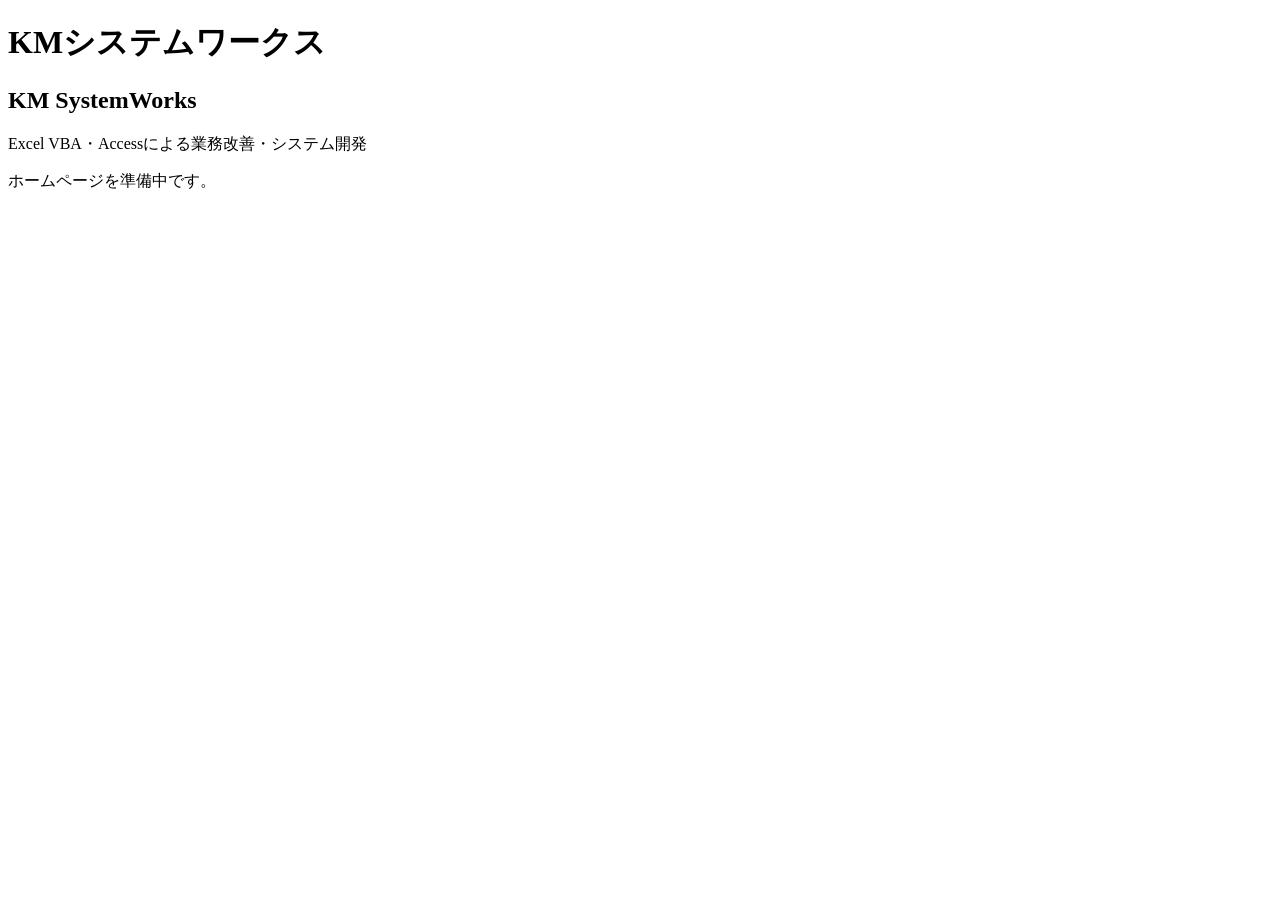
==== index.html @ 910cfa79 "Add initial HTML structure for KM SystemWorks" ====
<!DOCTYPE html>
<html lang="ja">
<head>
  <meta charset="UTF-8">
  <meta name="viewport" content="width=device-width, initial-scale=1.0">
  <title>KMシステムワークス</title>
</head>
<body>
  <h1>KMシステムワークス</h1>
  <h2>KM SystemWorks</h2>
  <p>Excel VBA・Accessによる業務改善・システム開発</p>
  <p>ホームページを準備中です。</p>
</body>
</html>
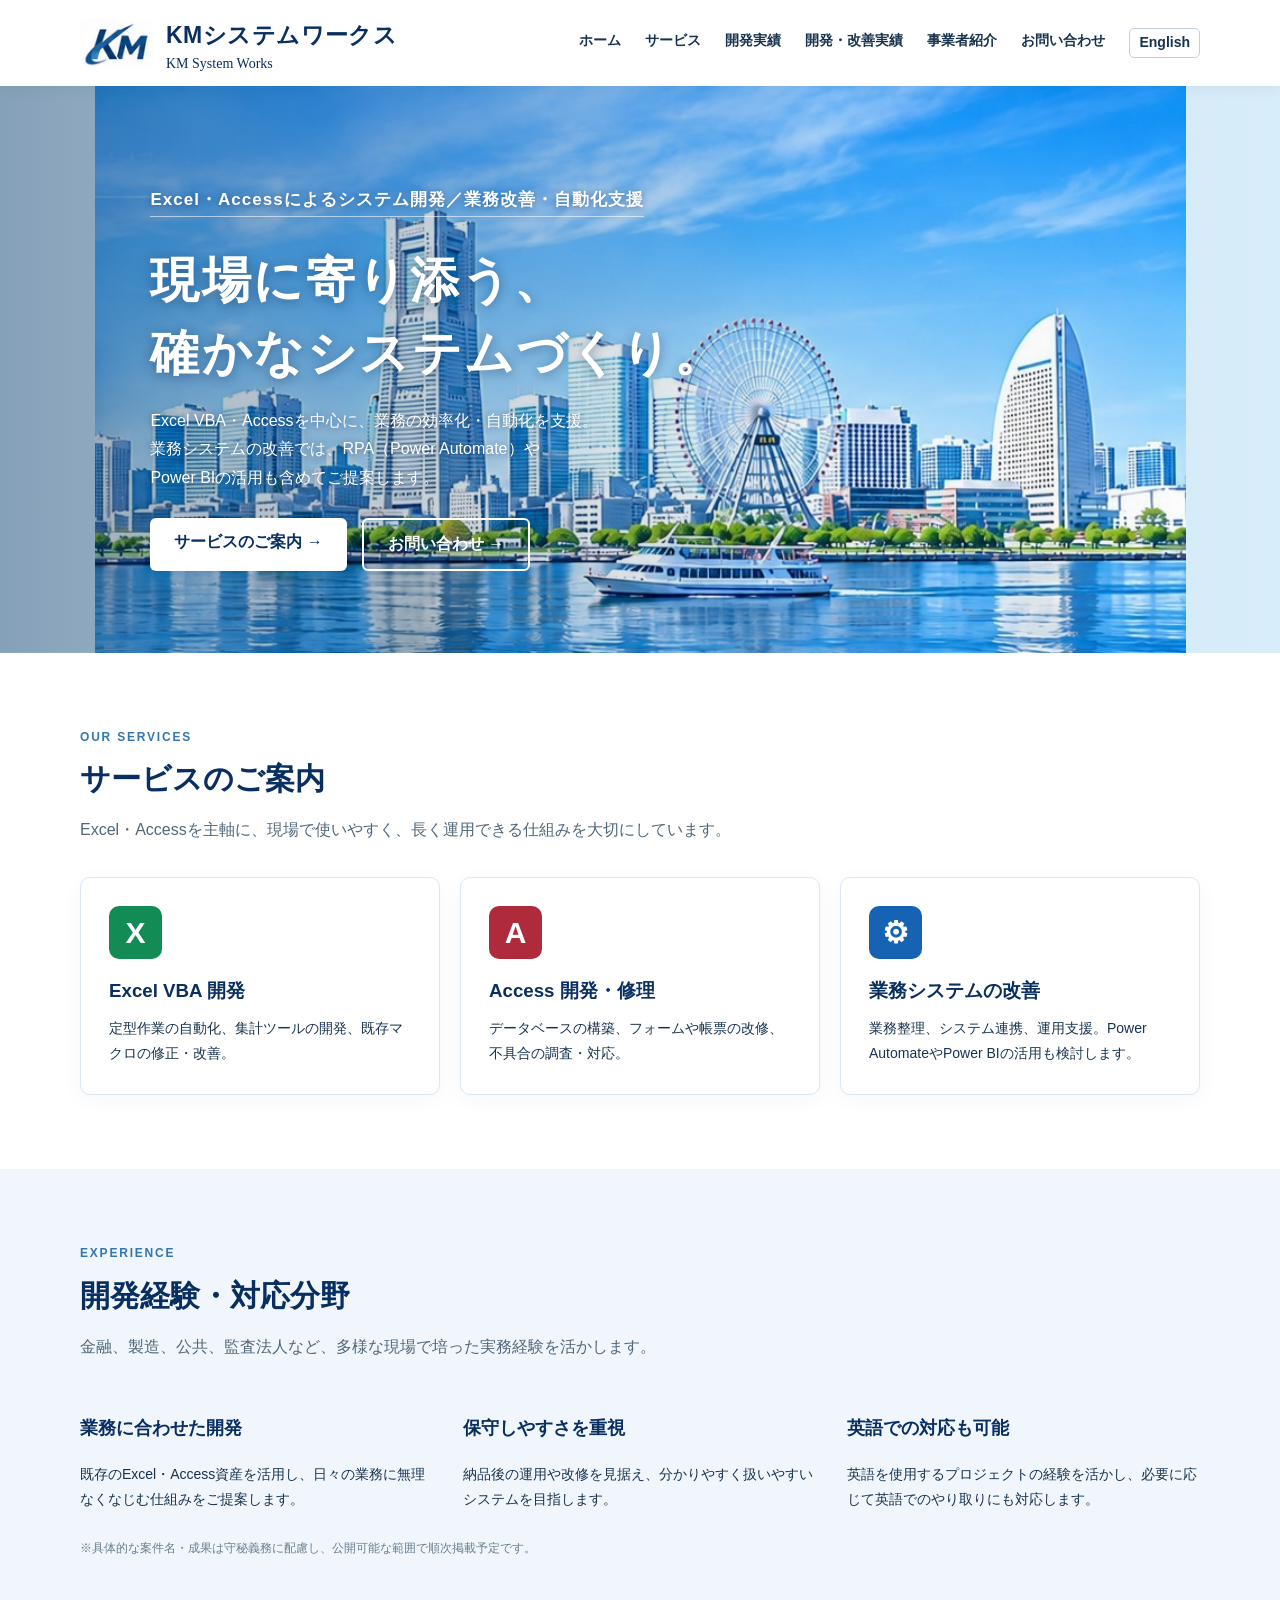
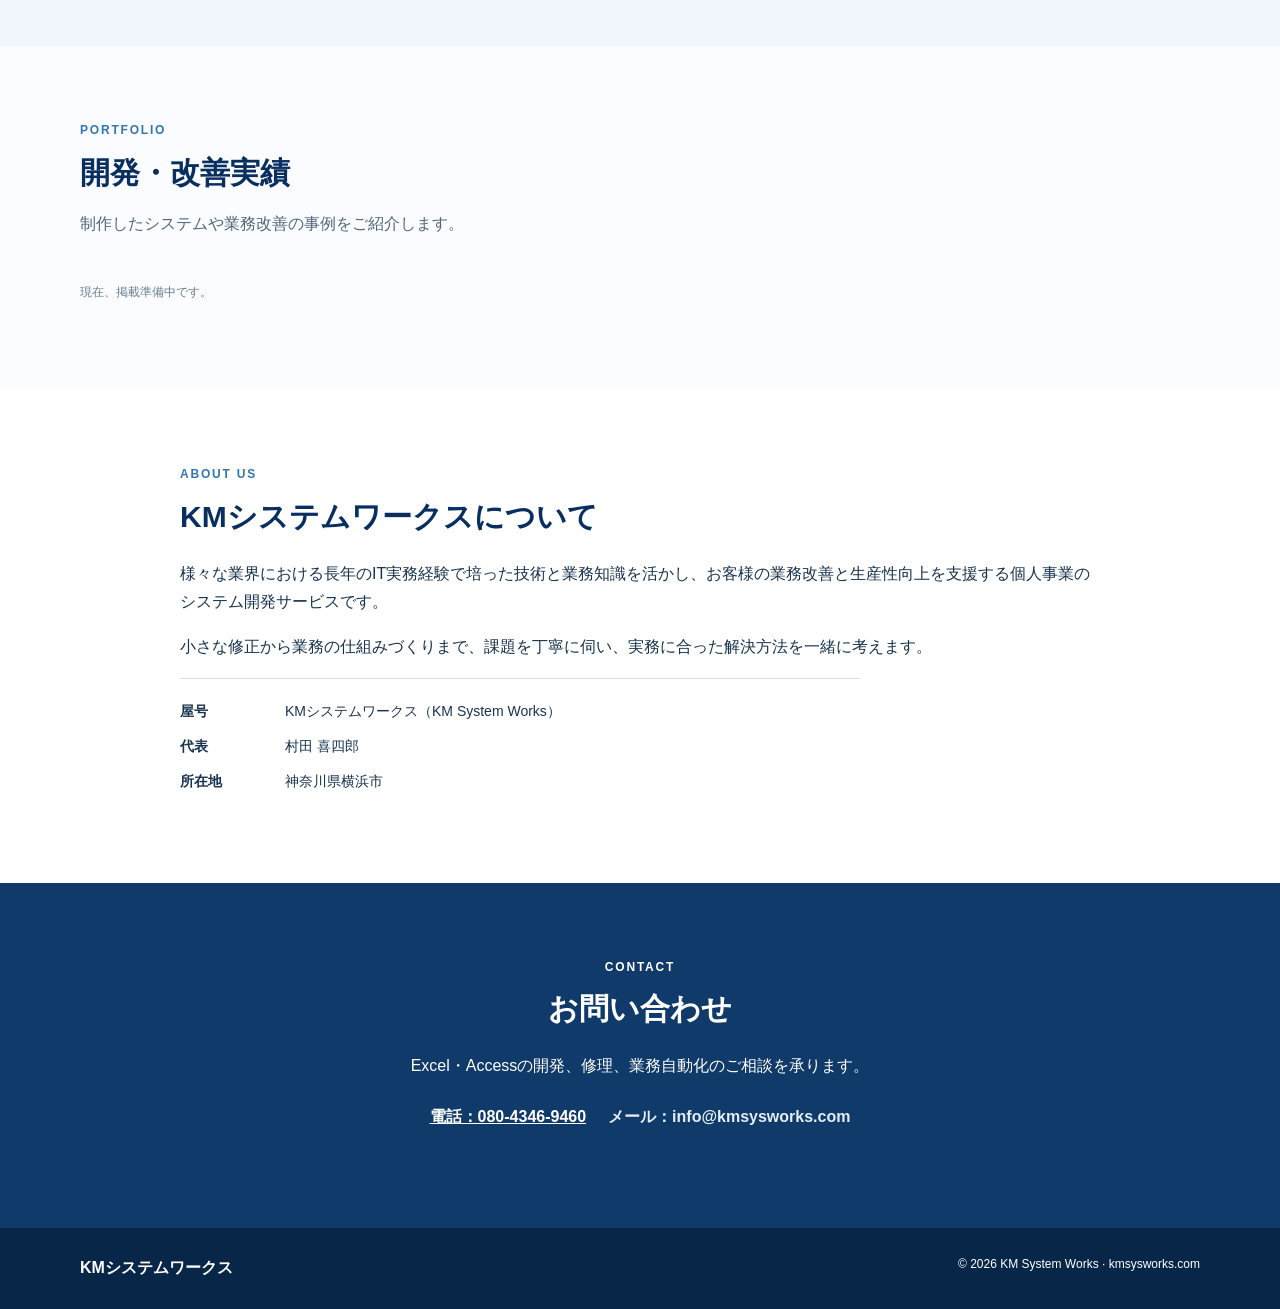
==== commit f2780299: "Publish KM SystemWorks Website Ver.14" ====
--- a/index.html
+++ b/index.html
@@ -1,15 +1,10 @@
+<!DOCTYPE html>
 
-<!DOCTYPE html>
-<html lang="ja">
-<head>
-  <meta charset="UTF-8">
-  <meta name="viewport" content="width=device-width, initial-scale=1.0">
-  <title>KMシステムワークス</title>
-</head>
-<body>
-  <h1>KMシステムワークス</h1>
-  <h2>KM SystemWorks</h2>
-  <p>Excel VBA・Accessによる業務改善・システム開発</p>
-  <p>ホームページを準備中です。</p>
-</body>
-</html>
+<html lang="ja"><head><meta charset="utf-8"/><meta content="width=device-width, initial-scale=1" name="viewport"/><meta content="KMシステムワークスはExcel VBA・Access開発、業務自動化、既存システムの改修を支援します。" name="description"/><title>KMシステムワークス | Excel・Accessシステム開発／業務自動化支援</title><link href="styles.css" rel="stylesheet"/></head>
+<body><header class="header"><div class="wrap header-inner"><a class="brand" href="#home"><img alt="KMロゴ" src="assets/km-logo.png"/><span><strong>KMシステムワークス</strong><small>KM System Works</small></span></a><button aria-expanded="false" aria-label="メニューを開く" class="menu">☰</button><nav id="nav"><a href="#home">ホーム</a><a href="#services">サービス</a><a href="#experience">開発実績</a><a href="#portfolio">開発・改善実績</a><a href="#about">事業者紹介</a><a href="#contact">お問い合わせ</a><a class="lang-switch" href="en/index.html" lang="en">English</a></nav></div></header>
+<main><section class="hero" id="home"><div class="wrap hero-inner"><p class="eyebrow">Excel・Accessによるシステム開発／業務改善・自動化支援</p><h1>現場に寄り添う、<br/>確かなシステムづくり。</h1><p>Excel VBA・Accessを中心に、業務の効率化・自動化を支援。<br/>業務システムの改善では、RPA（Power Automate）や<br class="desktop"/>Power BIの活用も含めてご提案します。</p><div class="actions"><a class="btn light" href="#services">サービスのご案内 →</a><a class="btn outline" href="#contact">お問い合わせ →</a></div></div></section>
+<section class="services section" id="services"><div class="wrap"><p class="kicker">OUR SERVICES</p><h2>サービスのご案内</h2><p class="intro">Excel・Accessを主軸に、現場で使いやすく、長く運用できる仕組みを大切にしています。</p><div class="cards"><article class="card"><div class="symbol green">X</div><h3>Excel VBA 開発</h3><p>定型作業の自動化、集計ツールの開発、既存マクロの修正・改善。</p></article><article class="card"><div class="symbol red">A</div><h3>Access 開発・修理</h3><p>データベースの構築、フォームや帳票の改修、不具合の調査・対応。</p></article><article class="card"><div class="symbol blue">⚙</div><h3>業務システムの改善</h3><p>業務整理、システム連携、運用支援。Power AutomateやPower BIの活用も検討します。</p></article></div></div></section>
+<section class="section pale" id="experience"><div class="wrap"><p class="kicker">EXPERIENCE</p><h2>開発経験・対応分野</h2><p class="intro">金融、製造、公共、監査法人など、多様な現場で培った実務経験を活かします。</p><div class="experience-grid"><div><h3>業務に合わせた開発</h3><p>既存のExcel・Access資産を活用し、日々の業務に無理なくなじむ仕組みをご提案します。</p></div><div><h3>保守しやすさを重視</h3><p>納品後の運用や改修を見据え、分かりやすく扱いやすいシステムを目指します。</p></div><div><h3>英語での対応も可能</h3><p>英語を使用するプロジェクトの経験を活かし、必要に応じて英語でのやり取りにも対応します。</p></div></div><p class="note">※具体的な案件名・成果は守秘義務に配慮し、公開可能な範囲で順次掲載予定です。</p></div></section>
+<section class="section portfolio-section" id="portfolio"><div class="wrap"><p class="kicker">PORTFOLIO</p><h2>開発・改善実績</h2><p class="intro">制作したシステムや業務改善の事例をご紹介します。</p><div aria-live="polite" class="portfolio-grid" id="portfolio-list"></div><p class="note" hidden="" id="portfolio-empty">現在、掲載準備中です。</p></div></section>
+<section class="section" id="about"><div class="wrap about"><div><p class="kicker">ABOUT US</p><h2>KMシステムワークスについて</h2><p>様々な業界における長年のIT実務経験で培った技術と業務知識を活かし、お客様の業務改善と生産性向上を支援する個人事業のシステム開発サービスです。</p><p>小さな修正から業務の仕組みづくりまで、課題を丁寧に伺い、実務に合った解決方法を一緒に考えます。</p><dl><dt>屋号</dt><dd>KMシステムワークス（KM System Works）</dd><dt>代表</dt><dd>村田 喜四郎</dd><dt>所在地</dt><dd>神奈川県横浜市</dd></dl></div></div></section>
+<section class="contact section" id="contact"><div class="wrap"><p class="kicker">CONTACT</p><h2>お問い合わせ</h2><p>Excel・Accessの開発、修理、業務自動化のご相談を承ります。</p><div class="contact-links"><a href="tel:08043469460">電話：080-4346-9460</a><span>メール：info@kmsysworks.com</span></div></div></section></main><footer><div class="wrap"><strong>KMシステムワークス</strong><span>© <span id="year"></span> KM System Works · kmsysworks.com</span></div></footer><script src="portfolio-data.js"></script><script src="script.js"></script></body></html>
--- a/styles.css
+++ b/styles.css
@@ -0,0 +1,151 @@
+:root{--navy:#092f61;--blue:#1260a0;--ink:#18334f;--pale:#f0f6fc}*{box-sizing:border-box}html{scroll-behavior:smooth}body{margin:0;color:var(--ink);font-family:"Noto Sans JP","Yu Gothic",Meiryo,sans-serif;line-height:1.8}.wrap{width:min(1120px,92%);margin:auto}.header{background:#fff;position:sticky;top:0;z-index:10;box-shadow:0 2px 14px #14375812}.header-inner{display:flex;align-items:center;justify-content:space-between;min-height:86px}.brand{display:flex;align-items:center;gap:12px;text-decoration:none;color:var(--navy)}.brand img{width:74px;height:52px;object-fit:contain}.brand strong{font-size:23px;letter-spacing:.02em}.brand small{display:block;font-family:Georgia,serif;font-size:14px;line-height:1}nav{display:flex;gap:24px}nav a{color:var(--ink);font-size:14px;font-weight:bold;text-decoration:none}nav a:hover{color:#1977c3}.menu{display:none}.hero{background:linear-gradient(90deg,#063365 0%,#063365ee 27%,#06336566 55%,#06336505 100%),url('assets/yokohama-harbor.jpg') center right/cover no-repeat;min-height:510px;color:#fff}.hero-inner{padding:90px 0}.eyebrow{font-size:17px;letter-spacing:.06em;font-weight:bold;border-bottom:1px solid #ffffff90;display:inline-block}.hero h1{font-size:clamp(30px,4vw,49px);line-height:1.5;letter-spacing:.05em;margin:10px 0 15px}.hero p{max-width:620px}.actions{display:flex;gap:15px;flex-wrap:wrap;margin-top:25px}.btn{display:inline-block;text-decoration:none;padding:10px 24px;border-radius:6px;font-weight:bold}.btn.light{background:#fff;color:var(--navy)}.btn.outline{border:2px solid white;color:white}.section{padding:74px 0}.kicker{color:#3476ae;font-weight:bold;letter-spacing:.15em;font-size:12px;margin:0}h2{color:var(--navy);font-size:30px;margin:4px 0 10px}.intro{margin:0 0 32px;color:#51677a}.cards{display:grid;grid-template-columns:repeat(3,1fr);gap:20px}.card{border:1px solid #dce7f1;padding:28px;border-radius:10px;box-shadow:0 5px 22px #12385a0a}.card h3{color:var(--navy);margin:15px 0 8px}.card p{font-size:14px;margin:0}.symbol{width:53px;height:53px;border-radius:10px;display:grid;place-items:center;font-size:30px;color:white;font-weight:bold}.green{background:#128b55}.red{background:#af2b3c}.blue{background:#1763b3}.pale{background:var(--pale)}.experience-grid{display:grid;grid-template-columns:repeat(3,1fr);gap:30px}.experience-grid h3{color:var(--navy);font-size:18px}.experience-grid p{font-size:14px}.note{font-size:12px;color:#687e90}.about{display:grid;grid-template-columns:1.6fr 1fr;gap:60px;align-items:center}.about dl{display:grid;grid-template-columns:90px 1fr;gap:10px 15px;border-top:1px solid #ddd;padding-top:20px;font-size:14px}.about dt{font-weight:bold}.about dd{margin:0}.about-art{height:290px;background:linear-gradient(135deg,#eaf5ff,#8ab9de);display:grid;place-items:center;text-align:center;color:#164778;letter-spacing:.2em;border-radius:8px}.about-art b{font-size:75px;font-style:italic;letter-spacing:-.12em}.contact{text-align:center;background:#103a69;color:white}.contact h2,.contact .kicker{color:white}.contact-note{font-size:13px;color:#d2e4f5}footer{background:#082748;color:white;padding:26px 0}footer .wrap{display:flex;justify-content:space-between;gap:15px;flex-wrap:wrap}footer span{font-size:12px}@media(max-width:760px){.header-inner{min-height:68px}.brand img{width:50px;height:39px}.brand strong{font-size:17px}.brand small{font-size:11px}.menu{display:block;background:none;border:0;font-size:25px;color:var(--navy)}nav{display:none;position:absolute;top:68px;left:0;right:0;background:white;padding:18px 5%;box-shadow:0 9px 12px #0001;flex-direction:column;gap:10px}nav.open{display:flex}.hero{background:linear-gradient(90deg,#063365ed,#063365a0),url('assets/yokohama-harbor.jpg') center/cover no-repeat;min-height:450px}.hero-inner{padding:60px 0}.eyebrow{font-size:13px}.desktop{display:none}.cards,.experience-grid,.about{grid-template-columns:1fr}.section{padding:52px 0}.about{gap:25px}h2{font-size:25px}}
+
+/* Release candidate refinements */
+html{scroll-padding-top:95px}.hero{background-position:center center}.hero-inner{padding:82px 0}.hero h1{text-shadow:0 2px 12px #001b3e66}.hero p{text-shadow:0 1px 7px #001b3e77}.about{display:block;max-width:920px}.about dl{max-width:680px}.card{background:#fff}.card:focus-within{outline:2px solid #1260a0}.contact-note{color:#d9e9f7}@media(max-width:760px){html{scroll-padding-top:72px}.hero{background-position:56% center}.hero-inner{padding:56px 0}.hero h1{font-size:clamp(29px,7vw,39px)}.hero p{font-size:14px}.brand strong{font-size:16px}}
+
+/* Approved Yokohama illustration, cropped from the accepted design (not a photograph). */
+.hero{background-image:linear-gradient(90deg,#063365 0%,#063365f0 18%,#063365b0 40%,#06336520 77%,#06336500 100%),url('assets/minatomirai-illustration.jpg');background-position:center,right center;background-size:cover,cover;background-repeat:no-repeat}
+.contact-links{display:flex;justify-content:center;gap:22px;flex-wrap:wrap;margin:22px auto;font-weight:700}.contact-links a{color:white}.contact-links span{color:#e3eef9}
+@media(max-width:760px){.hero{background-image:linear-gradient(90deg,#063365f0,#063365a0),url('assets/minatomirai-illustration.jpg');background-position:center,right center}.contact-links{flex-direction:column;gap:8px}}
+
+/* Ver.4: Show the entire approved illustration without cropping. */
+.hero{background-image:linear-gradient(90deg,#063365f0 0%,#063365cc 30%,#06336555 70%,#06336522 100%),url('assets/minatomirai-illustration.jpg');background-color:#dbeaf6;background-size:100% 100%,contain;background-position:center,center;background-repeat:no-repeat}
+.portfolio-grid{display:grid;grid-template-columns:repeat(auto-fit,minmax(min(100%,270px),1fr));gap:22px}.portfolio-card{border:1px solid #dce7f1;border-radius:10px;overflow:hidden;background:white;box-shadow:0 5px 22px #12385a0a}.portfolio-card img{display:block;width:100%;height:210px;object-fit:contain;background:#edf3f9}.portfolio-card-body{padding:18px}.portfolio-card h3{font-size:18px;color:var(--navy);margin:0 0 6px}.portfolio-card p{font-size:14px;margin:0;white-space:pre-wrap}.portfolio-section{background:#fafcff}
+@media(max-width:760px){.hero{background-image:linear-gradient(180deg,#063365c9,#063365d9),url('assets/minatomirai-illustration.jpg');background-size:100% 100%,contain;background-position:center,center;background-repeat:no-repeat;background-color:#315a81}}
+
+/* Ver.5: preserve the original illustration colors; subtle left-side shading only for text legibility. */
+.hero {
+  background-image: linear-gradient(90deg, rgba(8,45,85,.40) 0%, rgba(8,45,85,.22) 32%, rgba(8,45,85,.04) 65%, transparent 100%), url('assets/minatomirai-illustration.jpg');
+  background-size: 100% 100%, contain;
+  background-position: center, center;
+  background-repeat: no-repeat;
+  background-color: #d8edfa;
+}
+@media (max-width:760px) {
+ .hero { background-image: linear-gradient(90deg, rgba(8,45,85,.43), rgba(8,45,85,.18)), url('assets/minatomirai-illustration.jpg'); background-size:100% 100%,contain; background-color:#d8edfa; }
+}
+
+/* Ver.6: keep hero copy comfortably inside the illustration. */
+.hero-inner { padding-left: clamp(34px, 5.5vw, 88px); padding-right: 18px; }
+@media (max-width:760px) {
+  .hero-inner { padding-left: 22px; padding-right: 22px; }
+  .hero-inner p { overflow-wrap: anywhere; }
+}
+
+/* Bilingual language switch */
+nav .lang-switch{border:1px solid #bdd1e2;border-radius:5px;padding:1px 9px;white-space:nowrap}
+@media(max-width:1100px) and (min-width:761px){nav{gap:11px}nav a{font-size:12px}.brand strong{font-size:19px}}
+@media(max-width:760px){nav .lang-switch{align-self:flex-start;padding:4px 12px}}
+html[lang="en"] .hero h1{max-width:720px;letter-spacing:0.01em;font-size:clamp(29px,3.4vw,43px)}
+html[lang="en"] .hero-inner > p:not(.eyebrow){max-width:580px}
+
+/* Ver.9: English desktop header and one-line hero headlines. */
+@media (min-width: 1101px) {
+ html[lang="en"] .brand strong {font-size:30px;line-height:1.2;}
+ html[lang="en"] .hero-inner {width:min(1400px,96%);padding-left:clamp(20px,3vw,48px);padding-right:20px;}
+ html[lang="en"] .hero .eyebrow {white-space:nowrap;font-size:clamp(13px,1.15vw,17px);letter-spacing:0.01em;}
+ html[lang="en"] .hero h1 {white-space:nowrap;max-width:none;font-size:clamp(27px,2.55vw,38px);letter-spacing:0;}
+}
+@media (min-width:761px) and (max-width:1100px) {
+ html[lang="en"] .brand strong {font-size:23px;}
+ html[lang="en"] .hero-inner {width:96%;padding-left:20px;padding-right:16px;}
+ html[lang="en"] .hero .eyebrow {white-space:nowrap;font-size:clamp(11px,1.2vw,14px);letter-spacing:0;}
+ html[lang="en"] .hero h1 {white-space:nowrap;max-width:none;font-size:clamp(23px,2.65vw,29px);letter-spacing:0;}
+}
+@media (max-width:760px) {
+ html[lang="en"] .hero .eyebrow,html[lang="en"] .hero h1 {white-space:normal;overflow-wrap:normal;}
+}
+
+
+/* Ver.10: English-only hero alignment and spacing corrections.
+   Keep all hero copy inside the image/content area without negative offsets. */
+html[lang="en"] .hero-inner {
+  width: min(1120px, 92%);
+  margin-inline: auto;
+  padding: 48px 24px 66px;
+  position: relative;
+  left: auto;
+  right: auto;
+  transform: none;
+}
+html[lang="en"] .hero .eyebrow {
+  display: block;
+  width: fit-content;
+  max-width: 100%;
+  margin: 0 0 12px;
+  font-size: clamp(12px, 1.05vw, 15px);
+  letter-spacing: 0;
+  line-height: 1.55;
+  white-space: normal;
+  overflow-wrap: break-word;
+}
+html[lang="en"] .hero h1 {
+  margin: 0 0 10px;
+  max-width: 100%;
+  font-size: clamp(25px, 2.5vw, 36px);
+  line-height: 1.28;
+  letter-spacing: 0;
+  white-space: normal;
+  overflow-wrap: break-word;
+}
+html[lang="en"] .hero-inner > p:not(.eyebrow) {
+  max-width: 620px;
+  margin: 0;
+  line-height: 1.65;
+  font-size: 15px;
+}
+html[lang="en"] .hero .actions {
+  margin-top: 52px;
+  padding-bottom: 4px;
+}
+@media (min-width: 1250px) {
+  html[lang="en"] .hero .eyebrow { white-space: nowrap; font-size: 13px; }
+  html[lang="en"] .hero h1 { white-space: nowrap; font-size: 34px; }
+}
+@media (min-width: 761px) and (max-width: 1249px) {
+  html[lang="en"] .hero-inner { padding-top: 40px; padding-bottom: 55px; }
+}
+@media (max-width: 760px) {
+  html[lang="en"] .hero-inner { width: 92%; padding: 30px 8px 44px; }
+  html[lang="en"] .hero .eyebrow { font-size: 12px; }
+  html[lang="en"] .hero h1 { font-size: clamp(25px, 6vw, 33px); }
+  html[lang="en"] .hero-inner > p:not(.eyebrow) { font-size: 14px; }
+  html[lang="en"] .hero .actions { margin-top: 34px; }
+}
+
+/* Ver.11: English hero aligns to the actual centered, contained image.
+   The image is 972x505; at a 510px hero height it is about 982px wide. */
+@media (min-width: 761px) {
+  html[lang="en"] .hero { min-height: 510px; }
+  html[lang="en"] .hero-inner {
+    width: min(920px, calc(100% - 48px));
+    height: 510px;
+    min-height: 510px;
+    margin: 0 auto;
+    padding: 26px 16px 26px;
+    display: flex;
+    flex-direction: column;
+    align-items: flex-start;
+    left: auto; right: auto; transform: none;
+  }
+  html[lang="en"] .hero .eyebrow { max-width: 100%; font-size: clamp(11px, .93vw, 14px); white-space: normal; }
+  html[lang="en"] .hero h1 { max-width: 100%; font-size: clamp(23px, 2.1vw, 33px); white-space: normal; }
+  html[lang="en"] .hero-inner > p:not(.eyebrow) { max-width: 100%; font-size: 14px; line-height: 1.7; }
+  html[lang="en"] .hero .actions { margin-top: auto; padding-bottom: 18px; }
+  html[lang="en"] .hero-nowrap { white-space: nowrap; font-size: clamp(11px, 1vw, 14px); }
+}
+@media (max-width: 760px) {
+  html[lang="en"] .hero-nowrap { white-space: normal; }
+  html[lang="en"] .hero-inner { width: 92%; margin: auto; }
+}
+
+/* Ver.12: lower English hero headline and body copy by 30px; buttons remain at waterline. */
+@media (min-width: 761px) {
+  html[lang="en"] .hero-inner { padding-top: 56px; }
+}
+
+/* Ver.13: English business details, clear label/value rows without splitting labels. */
+html[lang="en"] .en-business-details { max-width:680px; border-top:1px solid #ddd; padding-top:20px; margin-top:16px; font-size:14px; }
+html[lang="en"] .en-business-row { display:flex; align-items:baseline; gap:6px; margin-bottom:10px; flex-wrap:wrap; }
+html[lang="en"] .en-business-row strong { white-space:nowrap; flex-shrink:0; }
+html[lang="en"] .en-business-row span { min-width:0; }
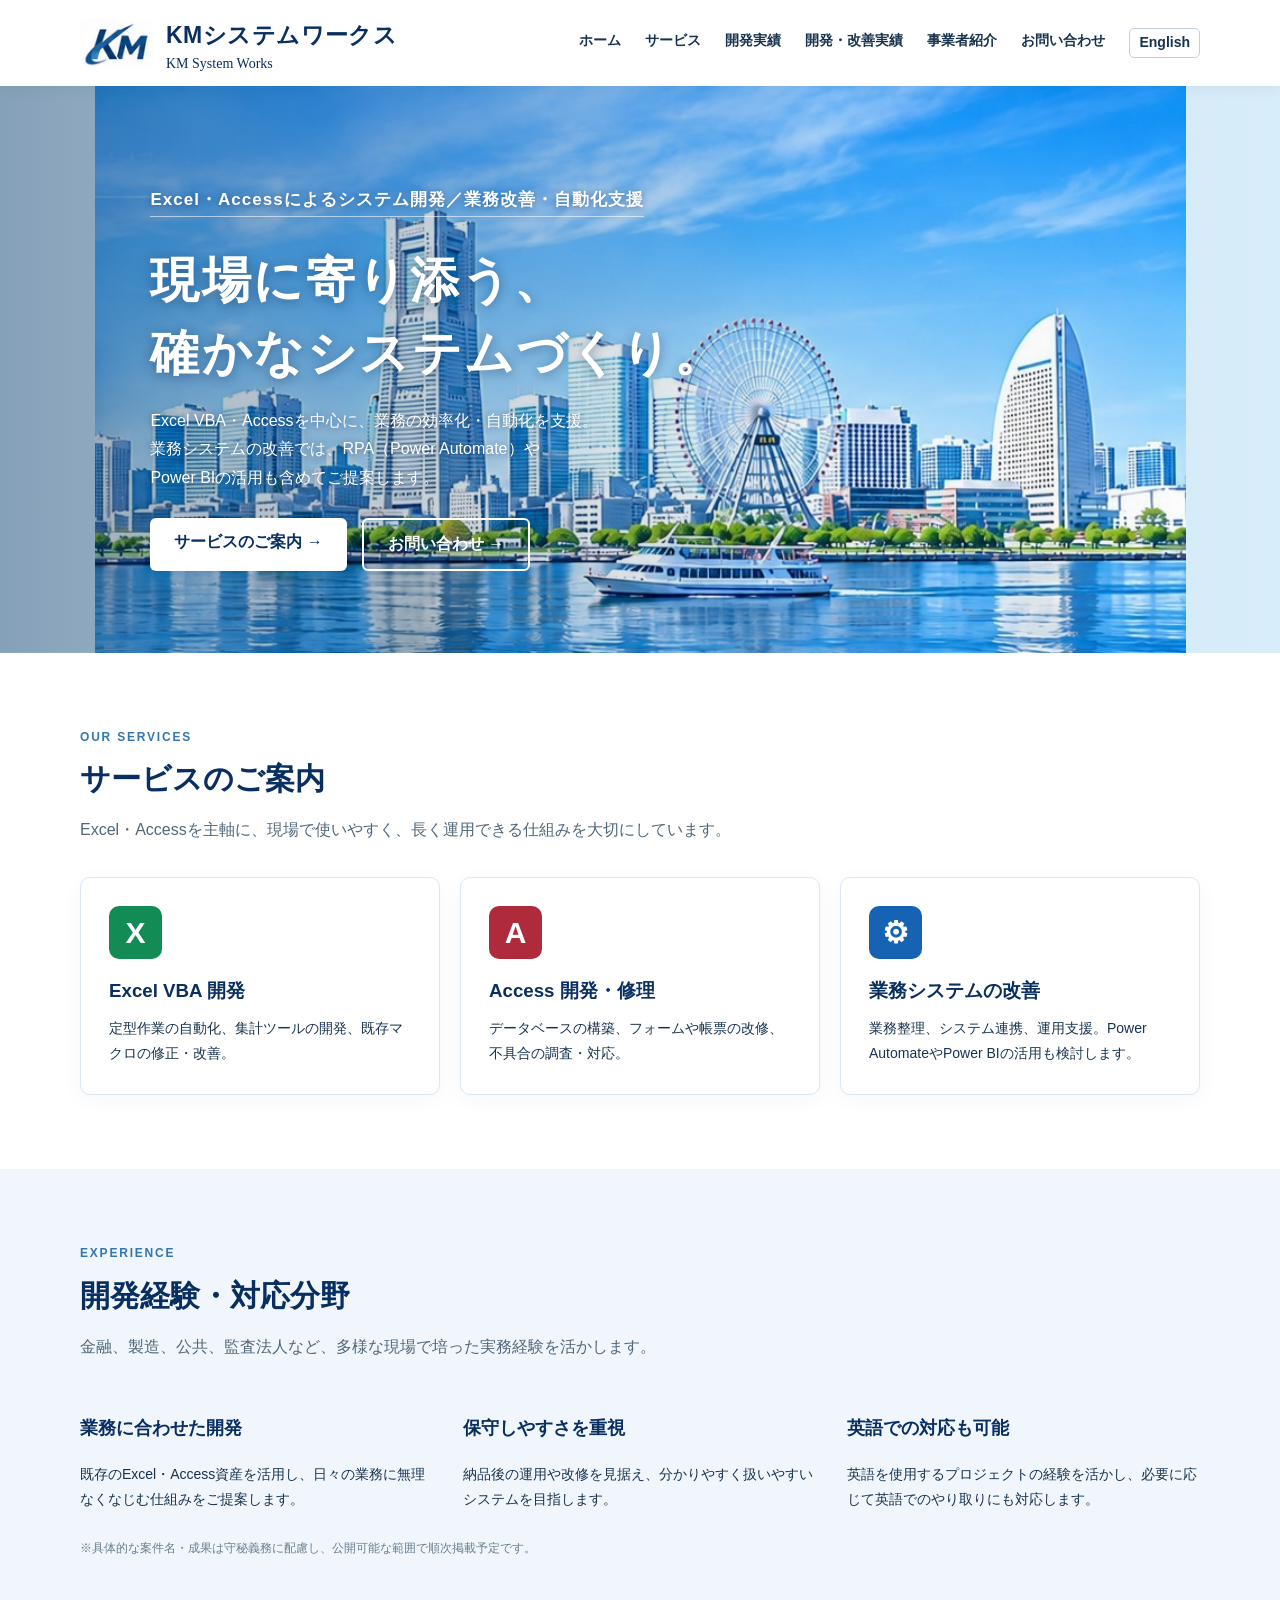
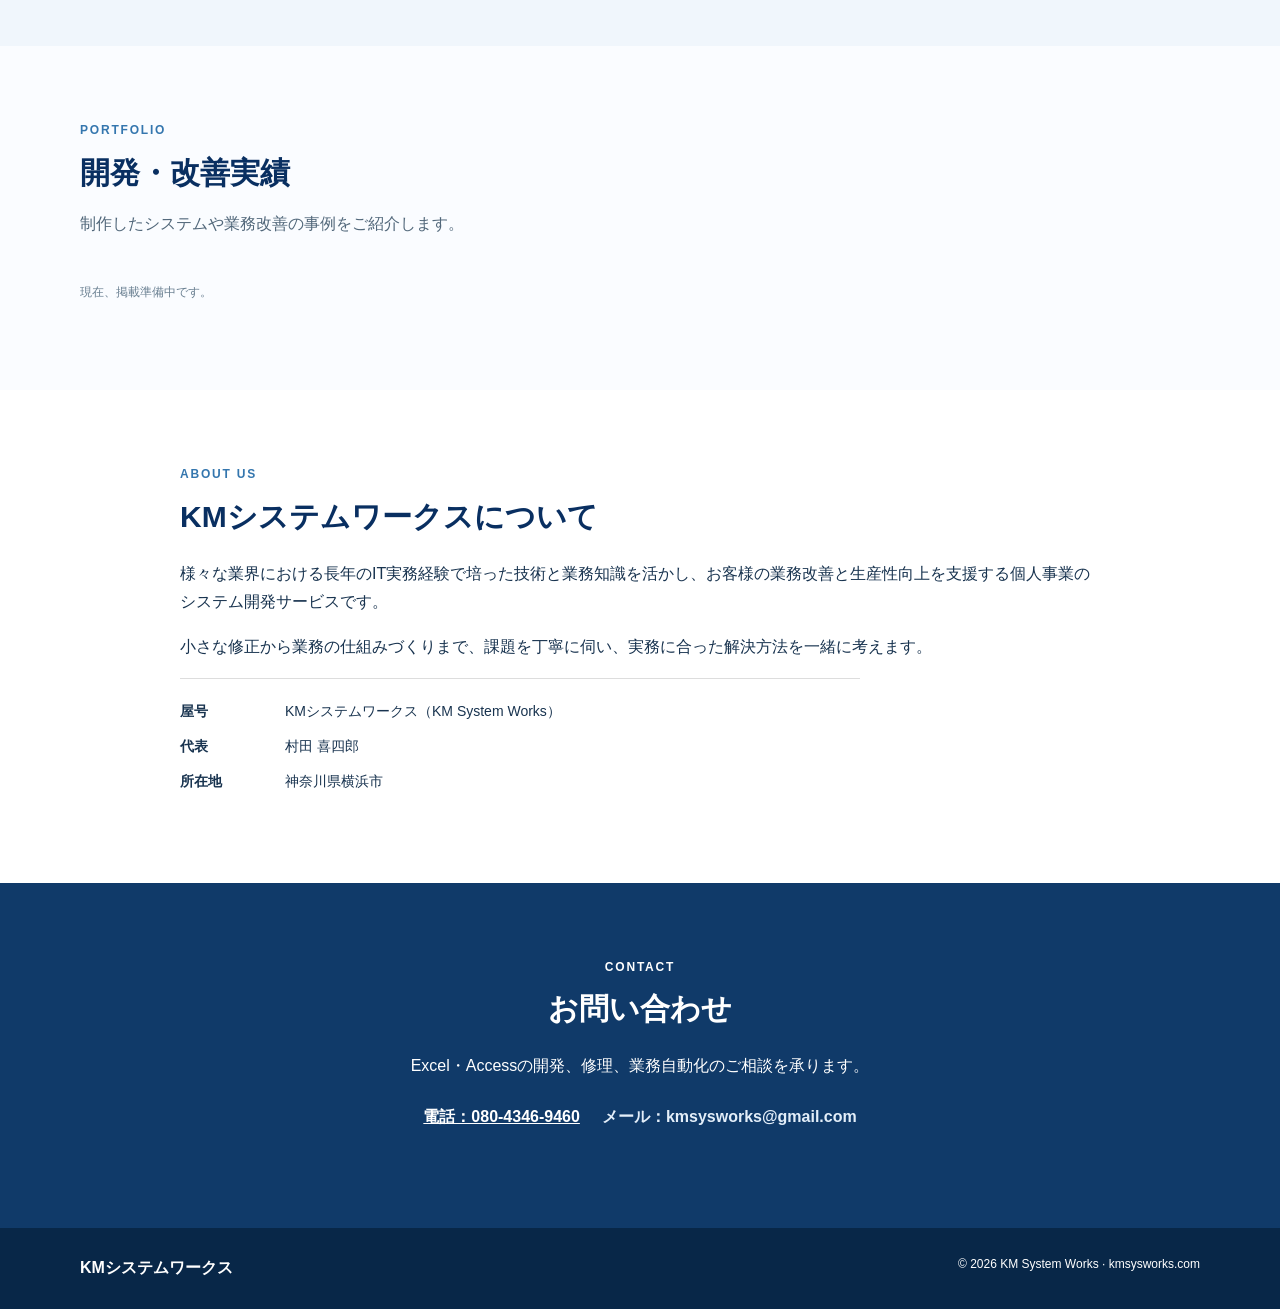
==== commit 7303ea05: "Update Japanese email address" ====
--- a/index.html
+++ b/index.html
@@ -7,4 +7,4 @@
 <section class="section pale" id="experience"><div class="wrap"><p class="kicker">EXPERIENCE</p><h2>開発経験・対応分野</h2><p class="intro">金融、製造、公共、監査法人など、多様な現場で培った実務経験を活かします。</p><div class="experience-grid"><div><h3>業務に合わせた開発</h3><p>既存のExcel・Access資産を活用し、日々の業務に無理なくなじむ仕組みをご提案します。</p></div><div><h3>保守しやすさを重視</h3><p>納品後の運用や改修を見据え、分かりやすく扱いやすいシステムを目指します。</p></div><div><h3>英語での対応も可能</h3><p>英語を使用するプロジェクトの経験を活かし、必要に応じて英語でのやり取りにも対応します。</p></div></div><p class="note">※具体的な案件名・成果は守秘義務に配慮し、公開可能な範囲で順次掲載予定です。</p></div></section>
 <section class="section portfolio-section" id="portfolio"><div class="wrap"><p class="kicker">PORTFOLIO</p><h2>開発・改善実績</h2><p class="intro">制作したシステムや業務改善の事例をご紹介します。</p><div aria-live="polite" class="portfolio-grid" id="portfolio-list"></div><p class="note" hidden="" id="portfolio-empty">現在、掲載準備中です。</p></div></section>
 <section class="section" id="about"><div class="wrap about"><div><p class="kicker">ABOUT US</p><h2>KMシステムワークスについて</h2><p>様々な業界における長年のIT実務経験で培った技術と業務知識を活かし、お客様の業務改善と生産性向上を支援する個人事業のシステム開発サービスです。</p><p>小さな修正から業務の仕組みづくりまで、課題を丁寧に伺い、実務に合った解決方法を一緒に考えます。</p><dl><dt>屋号</dt><dd>KMシステムワークス（KM System Works）</dd><dt>代表</dt><dd>村田 喜四郎</dd><dt>所在地</dt><dd>神奈川県横浜市</dd></dl></div></div></section>
-<section class="contact section" id="contact"><div class="wrap"><p class="kicker">CONTACT</p><h2>お問い合わせ</h2><p>Excel・Accessの開発、修理、業務自動化のご相談を承ります。</p><div class="contact-links"><a href="tel:08043469460">電話：080-4346-9460</a><span>メール：info@kmsysworks.com</span></div></div></section></main><footer><div class="wrap"><strong>KMシステムワークス</strong><span>© <span id="year"></span> KM System Works · kmsysworks.com</span></div></footer><script src="portfolio-data.js"></script><script src="script.js"></script></body></html>
+<section class="contact section" id="contact"><div class="wrap"><p class="kicker">CONTACT</p><h2>お問い合わせ</h2><p>Excel・Accessの開発、修理、業務自動化のご相談を承ります。</p><div class="contact-links"><a href="tel:08043469460">電話：080-4346-9460</a><span>メール：kmsysworks@gmail.com</span></div></div></section></main><footer><div class="wrap"><strong>KMシステムワークス</strong><span>© <span id="year"></span> KM System Works · kmsysworks.com</span></div></footer><script src="portfolio-data.js"></script><script src="script.js"></script></body></html>
